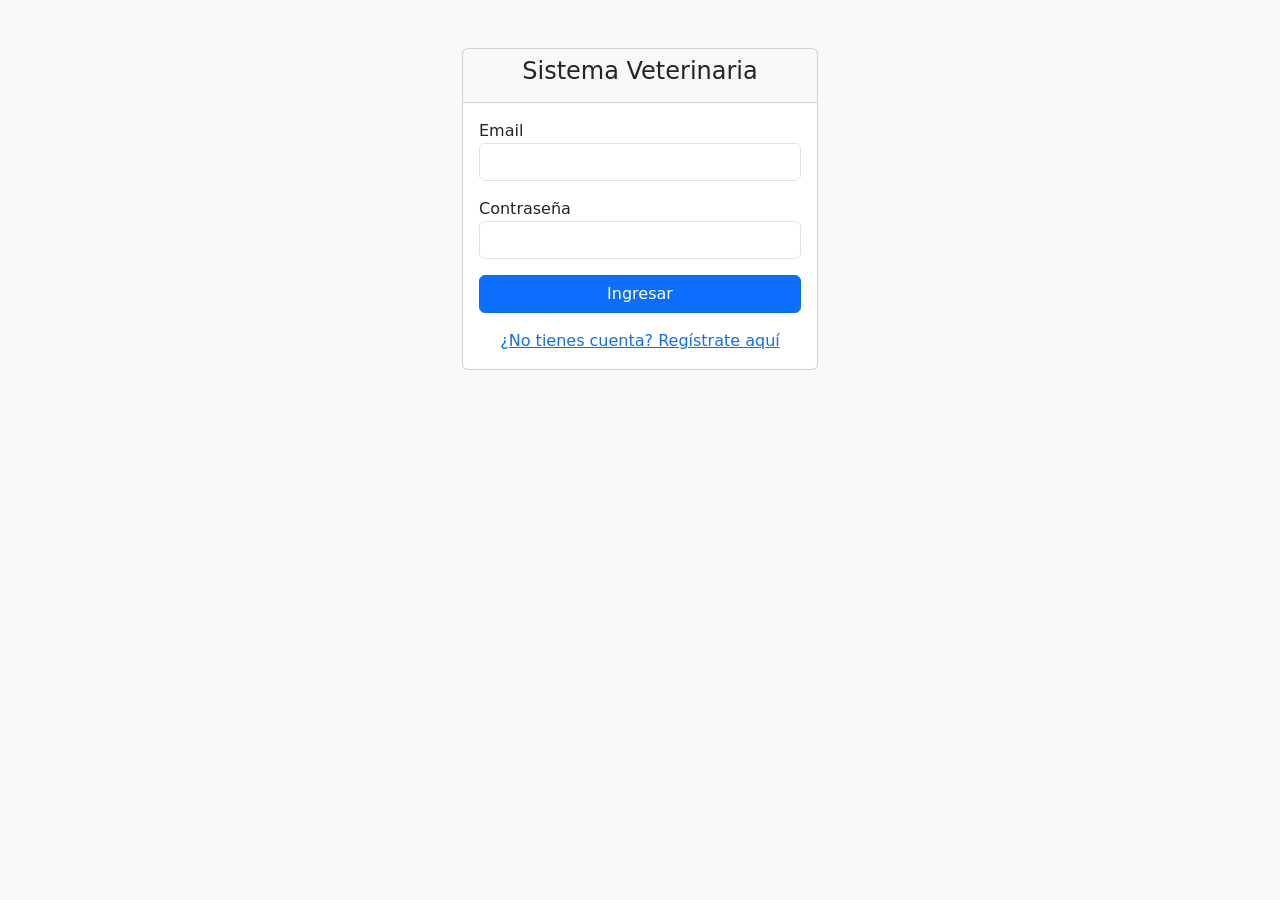
==== src/main/resources/static/admin.html @ be9a4fec "Primer avance 30%: API REST, JWT y Estructuras de Datos" ====
<!DOCTYPE html>
<html lang="es">
<head>
    <meta charset="UTF-8">
    <title>Veterinaria - Administración</title>
    <link href="https://cdn.jsdelivr.net/npm/bootstrap@5.3.2/dist/css/bootstrap.min.css" rel="stylesheet">
</head>
<body>
<nav class="navbar navbar-dark bg-dark">
    <div class="container-fluid">
        <span class="navbar-brand">Panel de Administrador</span>
        <button class="btn btn-outline-light btn-sm" onclick="logout()">Cerrar Sesión</button>
    </div>
</nav>

<div class="container mt-4">
    <ul class="nav nav-tabs" id="myTab" role="tablist">
        <li class="nav-item"><a class="nav-link active" data-bs-toggle="tab" href="#usuarios">Usuarios</a></li>
        <li class="nav-item"><a class="nav-link" data-bs-toggle="tab" href="#citas">Citas en Cola</a></li>
        <li class="nav-item"><a class="nav-link" data-bs-toggle="tab" href="#servicios">Servicios</a></li>
    </ul>

    <div class="tab-content mt-3">
        <!-- Pestaña Usuarios -->
        <div class="tab-pane fade show active" id="usuarios">
            <button class="btn btn-success mb-2" onclick="cargarUsuarios()">Refrescar Lista</button>
            <button class="btn btn-primary mb-2 ms-2" onclick="abrirModalCrear()">+ Nuevo Usuario</button>
            <table class="table table-bordered mt-2">
                <thead class="table-light">
                    <tr><th>ID</th><th>Nombres</th><th>DNI</th><th>Email</th><th>Rol</th><th>Acciones</th></tr>
                </thead>
                <tbody id="tablaUsuarios"></tbody>
            </table>
        </div>

        <!-- Pestaña Citas -->
        <div class="tab-pane fade" id="citas">
            <button class="btn btn-success mb-2" onclick="cargarColaCitas()">Refrescar Cola</button>
            <table class="table table-bordered">
                <thead class="table-light">
                    <tr><th>Fecha</th><th>Hora</th><th>Mascota</th><th>Servicio</th><th>Estado</th></tr>
                </thead>
                <tbody id="tablaCitas"></tbody>
            </table>
        </div>

        <!-- Pestaña Servicios -->
        <div class="tab-pane fade" id="servicios">
            <button class="btn btn-success mb-2" onclick="cargarServicios()">Refrescar Servicios</button>
            <table class="table table-bordered">
                <thead class="table-light">
                    <tr><th>ID</th><th>Nombre</th><th>Precio</th></tr>
                </thead>
                <tbody id="tablaServicios"></tbody>
            </table>
        </div>
    </div>
</div>

<!-- Modal para Crear/Editar Usuario -->
<div class="modal fade" id="usuarioModal" tabindex="-1">
  <div class="modal-dialog">
    <div class="modal-content">
      <div class="modal-header">
        <h5 class="modal-title" id="modalTitle">Usuario</h5>
        <button type="button" class="btn-close" data-bs-dismiss="modal"></button>
      </div>
      <div class="modal-body">
        <form id="usuarioForm">
            <input type="hidden" id="u_id">
            <div class="row mb-2">
                <div class="col"><input type="text" id="u_nombres" class="form-control" placeholder="Nombres" required></div>
                <div class="col"><input type="text" id="u_apellidos" class="form-control" placeholder="Apellidos" required></div>
            </div>
            <div class="mb-2"><input type="text" id="u_dni" class="form-control" placeholder="DNI (8 dígitos)" required></div>
            <div class="mb-2"><input type="email" id="u_email" class="form-control" placeholder="Correo electrónico" required></div>
            <div class="mb-2">
                <input type="text" id="u_telefono" class="form-control" placeholder="Teléfono">
            </div>
            <div class="mb-2">
                <input type="text" id="u_direccion" class="form-control" placeholder="Dirección">
            </div>
            <div class="mb-2">
                <input type="password" id="u_password" class="form-control" placeholder="Contraseña" required>
                <small class="text-muted" id="pwdHelp">Obligatoria al crear o editar.</small>
            </div>
            <div class="mb-3">
                <label>Rol del Sistema:</label>
                <select id="u_rol" class="form-select" required>
                    <option value="1">ADMIN</option>
                    <option value="2">CLIENTE</option>
                    <option value="3">RECEPCIONISTA</option>
                    <option value="4">VETERINARIO</option>
                </select>
            </div>
            <button type="submit" class="btn btn-primary w-100">Guardar Usuario</button>
        </form>
      </div>
    </div>
  </div>
</div>

<script src="https://cdn.jsdelivr.net/npm/bootstrap@5.3.2/dist/js/bootstrap.bundle.min.js"></script>
<script src="js/api.js"></script>
<script>
    if (!localStorage.getItem('token') || localStorage.getItem('rol') !== 'ADMIN') {
        window.location.href = 'index.html';
    }

    let modal;
    document.addEventListener("DOMContentLoaded", function() {
        modal = new bootstrap.Modal(document.getElementById('usuarioModal'));
    });

    // Variable global para guardar la data cruda y facilitar la edición
    let listaUsuarios = [];

    async function cargarUsuarios() {
        listaUsuarios = await api.get('/usuarios');
        let html = '';
        listaUsuarios.forEach(u => {
            html += `<tr>
                <td>${u.idUsuario}</td>
                <td>${u.nombres} ${u.apellidos}</td>
                <td>${u.dni}</td>
                <td>${u.email}</td>
                <td><span class="badge bg-secondary">${u.rol}</span></td>
                <td>
                    <button class="btn btn-warning btn-sm" onclick="abrirModalEditar(${u.idUsuario})">Editar</button>
                    <button class="btn btn-danger btn-sm" onclick="borrarUsuario(${u.idUsuario})">Eliminar</button>
                </td>
            </tr>`;
        });
        document.getElementById('tablaUsuarios').innerHTML = html;
    }

    function abrirModalCrear() {
        document.getElementById('usuarioForm').reset();
        document.getElementById('u_id').value = '';
        document.getElementById('modalTitle').innerText = 'Nuevo Usuario';
        modal.show();
    }

    function abrirModalEditar(id) {
        const user = listaUsuarios.find(u => u.idUsuario === id);
        if(!user) return;
        
        document.getElementById('u_id').value = user.idUsuario;
        document.getElementById('u_nombres').value = user.nombres;
        document.getElementById('u_apellidos').value = user.apellidos;
        document.getElementById('u_dni').value = user.dni;
        document.getElementById('u_email').value = user.email;
        document.getElementById('u_telefono').value = user.telefono || '';
        document.getElementById('u_direccion').value = user.direccion || '';
        document.getElementById('u_password').value = ''; 
        
        // Mapeo básico de roles a ID
        const rolesMap = { 'ADMIN': 1, 'CLIENTE': 2, 'RECEPCIONISTA': 3, 'VETERINARIO': 4 };
        document.getElementById('u_rol').value = rolesMap[user.rol];
        
        document.getElementById('modalTitle').innerText = 'Editar Usuario';
        modal.show();
    }

    document.getElementById('usuarioForm').addEventListener('submit', async (e) => {
        e.preventDefault();
        const id = document.getElementById('u_id').value;
        const payload = {
            nombres: document.getElementById('u_nombres').value,
            apellidos: document.getElementById('u_apellidos').value,
            dni: document.getElementById('u_dni').value,
            email: document.getElementById('u_email').value,
            telefono: document.getElementById('u_telefono').value,
            direccion: document.getElementById('u_direccion').value,
            password: document.getElementById('u_password').value,
            idRol: parseInt(document.getElementById('u_rol').value)
        };

        try {
            if (id) {
                await api.put('/usuarios/' + id, payload); // Actualizar
            } else {
                await api.post('/usuarios', payload); // Crear
            }
            modal.hide();
            cargarUsuarios();
        } catch(err) {
            // Error manejado en api.js
        }
    });

    async function borrarUsuario(id) {
        if(confirm('¿Seguro que deseas eliminar este usuario?')) {
            await api.delete('/usuarios/' + id);
            cargarUsuarios();
        }
    }

    async function cargarColaCitas() {
        const citas = await api.get('/citas/pendientes');
        let html = '';
        citas.forEach(c => {
            html += `<tr><td>${c.fecha}</td><td>${c.hora}</td><td>${c.nombreMascota}</td><td>${c.nombreServicio}</td><td><span class="badge bg-primary">${c.estado}</span></td></tr>`;
        });
        document.getElementById('tablaCitas').innerHTML = html;
    }

    async function cargarServicios() {
        const servicios = await api.get('/servicios');
        let html = '';
        servicios.forEach(s => {
            html += `<tr><td>${s.idServicio}</td><td>${s.nombre}</td><td>S/ ${s.precio}</td></tr>`;
        });
        document.getElementById('tablaServicios').innerHTML = html;
    }

    cargarUsuarios();
</script>
</body>
</html>
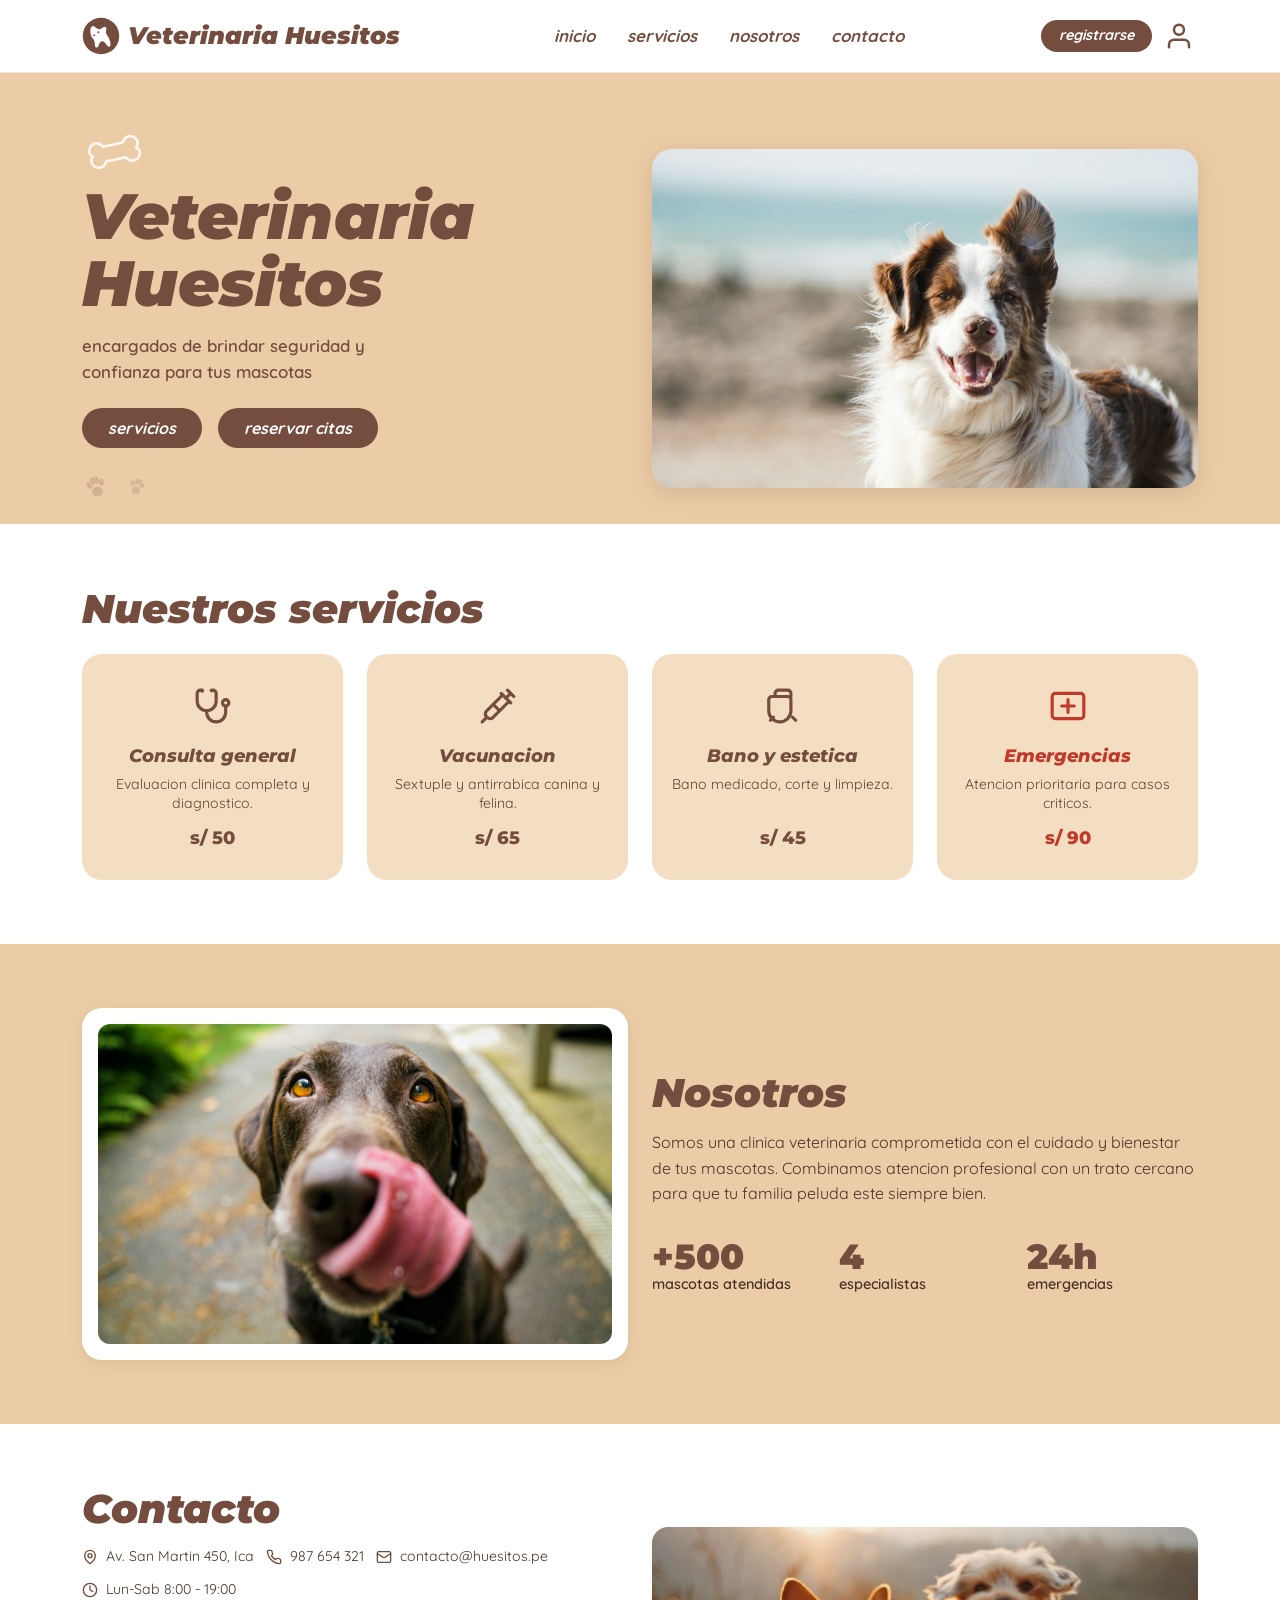
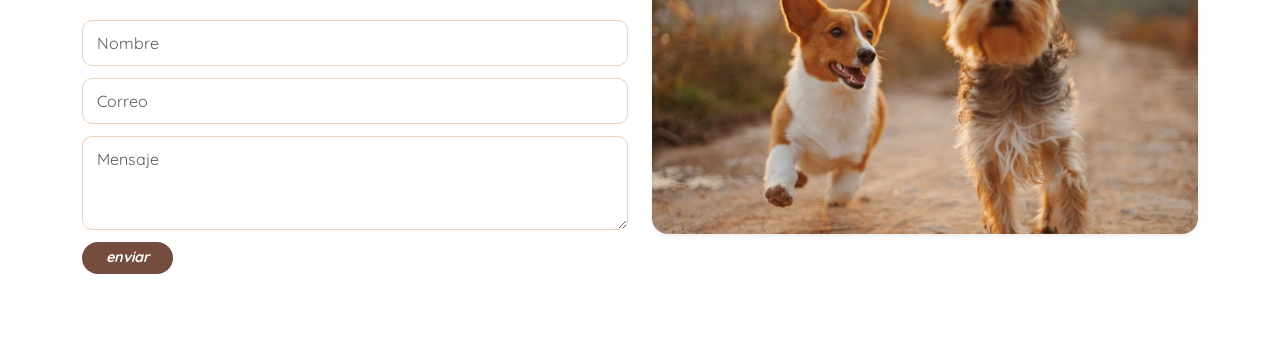
==== commit 05bb99bd: "feat: Avance 2 completo - Algoritmos y Estructuras de Datos" ====
--- a/src/main/resources/static/admin.html
+++ b/src/main/resources/static/admin.html
@@ -2,98 +2,146 @@
 <html lang="es">
 <head>
     <meta charset="UTF-8">
-    <title>Veterinaria - Administración</title>
+    <meta name="viewport" content="width=device-width, initial-scale=1.0">
+    <title>Veterinaria Huesitos - Panel de Administrador</title>
+    <link rel="preconnect" href="https://fonts.googleapis.com">
+    <link rel="preconnect" href="https://fonts.gstatic.com" crossorigin>
+    <link href="https://fonts.googleapis.com/css2?family=Montserrat:ital,wght@1,800;1,900&family=Quicksand:wght@500;600;700&display=swap" rel="stylesheet">
     <link href="https://cdn.jsdelivr.net/npm/bootstrap@5.3.2/dist/css/bootstrap.min.css" rel="stylesheet">
+    <link rel="stylesheet" href="css/admin.css">
 </head>
 <body>
-<nav class="navbar navbar-dark bg-dark">
+<nav class="navbar navbar-expand-lg navbar-panel sticky-top">
     <div class="container-fluid">
-        <span class="navbar-brand">Panel de Administrador</span>
-        <button class="btn btn-outline-light btn-sm" onclick="logout()">Cerrar Sesión</button>
+        <div class="d-flex align-items-center">
+            <svg class="me-2" xmlns="http://www.w3.org/2000/svg" viewBox="0 0 100 100" width="34" height="34">
+                <circle cx="50" cy="50" r="48" fill="#754d3f"/>
+                <path d="M34 26 C31 22 25 24 23 30 C20 38 23 52 30 58 C32 60 34 68 34 76 C34 78 36 80 39 80 C42 80 43 78 44 74 C46 68 49 65 52 64 C56 63 61 66 65 74 C66 76 68 78 71 78 C74 78 75 76 75 72 C75 62 70 54 66 48 C63 43 62 38 64 33 C65 29 62 25 58 26 C54 27 50 32 46 32 C41 32 37 29 34 26 Z" fill="#ffffff"/>
+                <circle cx="43" cy="40" r="2.5" fill="#754d3f"/>
+                <ellipse cx="32" cy="48" rx="3" ry="2" fill="#754d3f"/>
+            </svg>
+            <span class="font-brand fs-5 me-2">Veterinaria Huesitos</span>
+            <span class="brand-badge">ADMINISTRADOR</span>
+        </div>
+        <div class="d-flex align-items-center gap-2 mt-2 mt-lg-0">
+            <a href="index.html" class="btn btn-outline-custom btn-sm">Inicio</a>
+            <a href="recepcionista.html" class="btn btn-outline-custom btn-sm">Vista Recepción</a>
+            <a href="veterinario.html" class="btn btn-outline-custom btn-sm">Vista Médico</a>
+            <button class="btn btn-primary-custom btn-sm ms-2" onclick="logout()">Cerrar Sesión</button>
+        </div>
     </div>
 </nav>
 
-<div class="container mt-4">
-    <ul class="nav nav-tabs" id="myTab" role="tablist">
-        <li class="nav-item"><a class="nav-link active" data-bs-toggle="tab" href="#usuarios">Usuarios</a></li>
-        <li class="nav-item"><a class="nav-link" data-bs-toggle="tab" href="#citas">Citas en Cola</a></li>
-        <li class="nav-item"><a class="nav-link" data-bs-toggle="tab" href="#servicios">Servicios</a></li>
+<div class="container my-4">
+    <ul class="nav nav-pills nav-pills-custom mb-3" id="myTab" role="tablist">
+        <li class="nav-item"><a class="nav-link active" data-bs-toggle="pill" href="#usuarios">Gestión de Usuarios</a></li>
+        <li class="nav-item"><a class="nav-link" data-bs-toggle="pill" href="#citas">Cola de Citas</a></li>
+        <li class="nav-item"><a class="nav-link" data-bs-toggle="pill" href="#servicios">Catálogo de Servicios</a></li>
     </ul>
 
-    <div class="tab-content mt-3">
+    <div class="tab-content">
         <!-- Pestaña Usuarios -->
         <div class="tab-pane fade show active" id="usuarios">
-            <button class="btn btn-success mb-2" onclick="cargarUsuarios()">Refrescar Lista</button>
-            <button class="btn btn-primary mb-2 ms-2" onclick="abrirModalCrear()">+ Nuevo Usuario</button>
-            <table class="table table-bordered mt-2">
-                <thead class="table-light">
-                    <tr><th>ID</th><th>Nombres</th><th>DNI</th><th>Email</th><th>Rol</th><th>Acciones</th></tr>
-                </thead>
-                <tbody id="tablaUsuarios"></tbody>
-            </table>
+            <div class="panel-card">
+                <div class="panel-card-header d-flex flex-wrap justify-content-between align-items-center gap-2">
+                    <h5 class="panel-card-title">Usuarios del Sistema</h5>
+                    <div>
+                        <button class="btn btn-outline-custom btn-sm" onclick="cargarUsuarios()">Refrescar</button>
+                        <button class="btn btn-primary-custom btn-sm ms-2" onclick="abrirModalCrear()">+ Nuevo Usuario</button>
+                    </div>
+                </div>
+                <div class="p-3">
+                    <div class="table-responsive">
+                        <table class="table table-custom table-hover">
+                            <thead>
+                                <tr><th>ID</th><th>Nombres</th><th>DNI</th><th>Email</th><th>Rol</th><th>Acciones</th></tr>
+                            </thead>
+                            <tbody id="tablaUsuarios"></tbody>
+                        </table>
+                    </div>
+                </div>
+            </div>
         </div>
 
         <!-- Pestaña Citas -->
         <div class="tab-pane fade" id="citas">
-            <button class="btn btn-success mb-2" onclick="cargarColaCitas()">Refrescar Cola</button>
-            <table class="table table-bordered">
-                <thead class="table-light">
-                    <tr><th>Fecha</th><th>Hora</th><th>Mascota</th><th>Servicio</th><th>Estado</th></tr>
-                </thead>
-                <tbody id="tablaCitas"></tbody>
-            </table>
+            <div class="panel-card">
+                <div class="panel-card-header d-flex justify-content-between align-items-center">
+                    <h5 class="panel-card-title">Citas en Espera / Programadas</h5>
+                    <button class="btn btn-outline-custom btn-sm" onclick="cargarColaCitas()">Refrescar</button>
+                </div>
+                <div class="p-3">
+                    <div class="table-responsive">
+                        <table class="table table-custom table-hover">
+                            <thead>
+                                <tr><th>Fecha</th><th>Hora</th><th>Mascota</th><th>Servicio</th><th>Estado</th></tr>
+                            </thead>
+                            <tbody id="tablaCitas"></tbody>
+                        </table>
+                    </div>
+                </div>
+            </div>
         </div>
 
         <!-- Pestaña Servicios -->
         <div class="tab-pane fade" id="servicios">
-            <button class="btn btn-success mb-2" onclick="cargarServicios()">Refrescar Servicios</button>
-            <table class="table table-bordered">
-                <thead class="table-light">
-                    <tr><th>ID</th><th>Nombre</th><th>Precio</th></tr>
-                </thead>
-                <tbody id="tablaServicios"></tbody>
-            </table>
+            <div class="panel-card">
+                <div class="panel-card-header d-flex justify-content-between align-items-center">
+                    <h5 class="panel-card-title">Servicios Veterinarios</h5>
+                    <button class="btn btn-outline-custom btn-sm" onclick="cargarServicios()">Refrescar</button>
+                </div>
+                <div class="p-3">
+                    <div class="table-responsive">
+                        <table class="table table-custom table-hover">
+                            <thead>
+                                <tr><th>ID</th><th>Nombre del Servicio</th><th>Precio</th></tr>
+                            </thead>
+                            <tbody id="tablaServicios"></tbody>
+                        </table>
+                    </div>
+                </div>
+            </div>
         </div>
     </div>
 </div>
 
 <!-- Modal para Crear/Editar Usuario -->
 <div class="modal fade" id="usuarioModal" tabindex="-1">
-  <div class="modal-dialog">
-    <div class="modal-content">
-      <div class="modal-header">
+  <div class="modal-dialog modal-dialog-centered">
+    <div class="modal-content modal-content-custom">
+      <div class="modal-header modal-header-custom">
         <h5 class="modal-title" id="modalTitle">Usuario</h5>
         <button type="button" class="btn-close" data-bs-dismiss="modal"></button>
       </div>
-      <div class="modal-body">
+      <div class="modal-body p-4">
         <form id="usuarioForm">
             <input type="hidden" id="u_id">
-            <div class="row mb-2">
-                <div class="col"><input type="text" id="u_nombres" class="form-control" placeholder="Nombres" required></div>
-                <div class="col"><input type="text" id="u_apellidos" class="form-control" placeholder="Apellidos" required></div>
-            </div>
-            <div class="mb-2"><input type="text" id="u_dni" class="form-control" placeholder="DNI (8 dígitos)" required></div>
-            <div class="mb-2"><input type="email" id="u_email" class="form-control" placeholder="Correo electrónico" required></div>
+            <div class="row g-2 mb-2">
+                <div class="col"><input type="text" id="u_nombres" class="form-control form-control-panel" placeholder="Nombres" required></div>
+                <div class="col"><input type="text" id="u_apellidos" class="form-control form-control-panel" placeholder="Apellidos" required></div>
+            </div>
+            <div class="mb-2"><input type="text" id="u_dni" class="form-control form-control-panel" placeholder="DNI (8 dígitos)" maxlength="8" pattern="\d{8}" inputmode="numeric" oninput="this.value = this.value.replace(/\D/g, '').slice(0, 8)" required></div>
+            <div class="mb-2"><input type="email" id="u_email" class="form-control form-control-panel" placeholder="Correo electrónico" required></div>
             <div class="mb-2">
-                <input type="text" id="u_telefono" class="form-control" placeholder="Teléfono">
+                <input type="tel" id="u_telefono" class="form-control form-control-panel" placeholder="Celular (9 dígitos, ej: 919430986)" maxlength="9" pattern="\d{9}" inputmode="numeric" oninput="this.value = this.value.replace(/\D/g, '').slice(0, 9)">
             </div>
             <div class="mb-2">
-                <input type="text" id="u_direccion" class="form-control" placeholder="Dirección">
+                <input type="text" id="u_direccion" class="form-control form-control-panel" placeholder="Dirección">
             </div>
             <div class="mb-2">
-                <input type="password" id="u_password" class="form-control" placeholder="Contraseña" required>
-                <small class="text-muted" id="pwdHelp">Obligatoria al crear o editar.</small>
+                <input type="password" id="u_password" class="form-control form-control-panel" placeholder="Contraseña">
+                <small class="text-muted" id="pwdHelp">Obligatoria al crear un usuario nuevo.</small>
             </div>
             <div class="mb-3">
-                <label>Rol del Sistema:</label>
-                <select id="u_rol" class="form-select" required>
+                <label class="form-label small fw-bold">Rol del Sistema:</label>
+                <select id="u_rol" class="form-select form-select-panel" required>
                     <option value="1">ADMIN</option>
                     <option value="2">CLIENTE</option>
                     <option value="3">RECEPCIONISTA</option>
                     <option value="4">VETERINARIO</option>
                 </select>
             </div>
-            <button type="submit" class="btn btn-primary w-100">Guardar Usuario</button>
+            <button type="submit" class="btn btn-primary-custom w-100 py-2">Guardar Usuario</button>
         </form>
       </div>
     </div>
@@ -112,7 +160,6 @@
         modal = new bootstrap.Modal(document.getElementById('usuarioModal'));
     });
 
-    // Variable global para guardar la data cruda y facilitar la edición
     let listaUsuarios = [];
 
     async function cargarUsuarios() {
@@ -120,14 +167,14 @@
         let html = '';
         listaUsuarios.forEach(u => {
             html += `<tr>
-                <td>${u.idUsuario}</td>
+                <td class="fw-bold">${u.idUsuario}</td>
                 <td>${u.nombres} ${u.apellidos}</td>
                 <td>${u.dni}</td>
                 <td>${u.email}</td>
-                <td><span class="badge bg-secondary">${u.rol}</span></td>
+                <td><span class="badge-status badge-programada">${u.rol}</span></td>
                 <td>
-                    <button class="btn btn-warning btn-sm" onclick="abrirModalEditar(${u.idUsuario})">Editar</button>
-                    <button class="btn btn-danger btn-sm" onclick="borrarUsuario(${u.idUsuario})">Eliminar</button>
+                    <button class="btn btn-outline-custom btn-sm py-1 px-2 me-1" onclick="abrirModalEditar(${u.idUsuario})">Editar</button>
+                    <button class="btn btn-danger btn-sm py-1 px-2 rounded-pill" onclick="borrarUsuario(${u.idUsuario})">Eliminar</button>
                 </td>
             </tr>`;
         });
@@ -137,6 +184,7 @@
     function abrirModalCrear() {
         document.getElementById('usuarioForm').reset();
         document.getElementById('u_id').value = '';
+        document.getElementById('u_password').setAttribute('required', 'required');
         document.getElementById('modalTitle').innerText = 'Nuevo Usuario';
         modal.show();
     }
@@ -153,8 +201,8 @@
         document.getElementById('u_telefono').value = user.telefono || '';
         document.getElementById('u_direccion').value = user.direccion || '';
         document.getElementById('u_password').value = ''; 
+        document.getElementById('u_password').removeAttribute('required');
         
-        // Mapeo básico de roles a ID
         const rolesMap = { 'ADMIN': 1, 'CLIENTE': 2, 'RECEPCIONISTA': 3, 'VETERINARIO': 4 };
         document.getElementById('u_rol').value = rolesMap[user.rol];
         
@@ -178,14 +226,13 @@
 
         try {
             if (id) {
-                await api.put('/usuarios/' + id, payload); // Actualizar
+                await api.put('/usuarios/' + id, payload);
             } else {
-                await api.post('/usuarios', payload); // Crear
+                await api.post('/usuarios', payload);
             }
             modal.hide();
             cargarUsuarios();
         } catch(err) {
-            // Error manejado en api.js
         }
     });
 
@@ -200,7 +247,8 @@
         const citas = await api.get('/citas/pendientes');
         let html = '';
         citas.forEach(c => {
-            html += `<tr><td>${c.fecha}</td><td>${c.hora}</td><td>${c.nombreMascota}</td><td>${c.nombreServicio}</td><td><span class="badge bg-primary">${c.estado}</span></td></tr>`;
+            const badgeClass = c.estado === 'ATENDIDA' ? 'badge-atendida' : (c.estado === 'CANCELADA' ? 'badge-cancelada' : 'badge-programada');
+            html += `<tr><td>${c.fecha}</td><td>${c.hora}</td><td class="fw-bold">${c.nombreMascota}</td><td>${c.nombreServicio}</td><td><span class="badge-status ${badgeClass}">${c.estado}</span></td></tr>`;
         });
         document.getElementById('tablaCitas').innerHTML = html;
     }
@@ -209,7 +257,7 @@
         const servicios = await api.get('/servicios');
         let html = '';
         servicios.forEach(s => {
-            html += `<tr><td>${s.idServicio}</td><td>${s.nombre}</td><td>S/ ${s.precio}</td></tr>`;
+            html += `<tr><td>${s.idServicio}</td><td class="fw-bold">${s.nombre}</td><td>S/ ${s.precio}</td></tr>`;
         });
         document.getElementById('tablaServicios').innerHTML = html;
     }
--- a/src/main/resources/static/css/admin.css
+++ b/src/main/resources/static/css/admin.css
@@ -0,0 +1,216 @@
+:root {
+    --color-primario: #754d3f;
+    --color-primario-hover: #5d3a2f;
+    --color-primario-light: #f5ebe1;
+    --color-fondo: #fcf8f5;
+    --color-fondo-card: #ffffff;
+    --color-texto: #33251e;
+    --color-texto-muted: #7d6b62;
+    --color-borde: #ebd8c8;
+    --color-acento: #ebcca6;
+}
+
+body {
+    background-color: var(--color-fondo);
+    color: var(--color-texto);
+    font-family: 'Quicksand', system-ui, -apple-system, sans-serif;
+    min-height: 100vh;
+}
+
+/* Tipografias */
+.font-brand {
+    font-family: 'Montserrat', sans-serif;
+    font-weight: 800;
+    font-style: italic;
+    color: var(--color-primario);
+}
+
+/* Navbar */
+.navbar-panel {
+    background-color: #ffffff;
+    border-bottom: 1px solid var(--color-borde);
+    box-shadow: 0 2px 10px rgba(117, 77, 63, 0.06);
+    padding: 0.85rem 1.5rem;
+}
+
+.brand-badge {
+    background-color: var(--color-primario-light);
+    color: var(--color-primario);
+    font-size: 0.78rem;
+    font-weight: 700;
+    padding: 4px 10px;
+    border-radius: 20px;
+    letter-spacing: 0.5px;
+}
+
+/* Tabs estilo Pildora */
+.nav-pills-custom .nav-link,
+.nav-tabs-custom .nav-link {
+    color: var(--color-texto-muted);
+    font-weight: 700;
+    font-size: 0.95rem;
+    border-radius: 50px;
+    padding: 8px 20px;
+    margin-right: 8px;
+    margin-bottom: 8px;
+    border: 1px solid transparent;
+    transition: all 0.25s ease;
+    background: transparent;
+}
+
+.nav-pills-custom .nav-link:hover,
+.nav-tabs-custom .nav-link:hover {
+    color: var(--color-primario);
+    background-color: var(--color-primario-light);
+}
+
+.nav-pills-custom .nav-link.active,
+.nav-tabs-custom .nav-link.active {
+    background-color: var(--color-primario) !important;
+    color: #ffffff !important;
+    box-shadow: 0 4px 12px rgba(117, 77, 63, 0.25);
+}
+
+/* Tarjetas y Contenedores */
+.panel-card {
+    background-color: var(--color-fondo-card);
+    border-radius: 18px;
+    border: 1px solid var(--color-borde);
+    box-shadow: 0 4px 20px rgba(117, 77, 63, 0.05);
+    overflow: hidden;
+    transition: transform 0.2s ease, box-shadow 0.2s ease;
+}
+
+.panel-card-header {
+    background-color: #ffffff;
+    border-bottom: 1px solid var(--color-borde);
+    padding: 1.25rem 1.5rem;
+}
+
+.panel-card-title {
+    font-family: 'Montserrat', sans-serif;
+    font-weight: 800;
+    color: var(--color-primario);
+    font-size: 1.15rem;
+    margin: 0;
+}
+
+/* Botones con estilo propio */
+.btn-primary-custom {
+    background-color: var(--color-primario);
+    border-color: var(--color-primario);
+    color: #ffffff;
+    border-radius: 50px;
+    font-weight: 700;
+    font-size: 0.88rem;
+    padding: 6px 20px;
+    transition: all 0.2s ease;
+}
+
+.btn-primary-custom:hover {
+    background-color: var(--color-primario-hover);
+    border-color: var(--color-primario-hover);
+    color: #ffffff;
+    transform: translateY(-2px);
+    box-shadow: 0 4px 12px rgba(117, 77, 63, 0.25);
+}
+
+.btn-outline-custom {
+    border: 1px solid var(--color-primario);
+    color: var(--color-primario);
+    border-radius: 50px;
+    font-weight: 700;
+    font-size: 0.88rem;
+    padding: 5px 18px;
+    transition: all 0.2s ease;
+}
+
+.btn-outline-custom:hover {
+    background-color: var(--color-primario);
+    color: #ffffff;
+}
+
+/* Tablas */
+.table-custom {
+    vertical-align: middle;
+}
+
+.table-custom thead th {
+    background-color: var(--color-primario-light);
+    color: var(--color-primario);
+    font-family: 'Montserrat', sans-serif;
+    font-weight: 700;
+    font-size: 0.82rem;
+    text-transform: uppercase;
+    letter-spacing: 0.5px;
+    border-bottom: none;
+    padding: 12px 14px;
+}
+
+.table-custom tbody tr:hover {
+    background-color: #faf4ef;
+}
+
+.table-custom td {
+    padding: 12px 14px;
+    color: var(--color-texto);
+    border-color: var(--color-borde);
+}
+
+/* Badges personalizados */
+.badge-status {
+    padding: 6px 12px;
+    border-radius: 30px;
+    font-size: 0.78rem;
+    font-weight: 700;
+}
+
+.badge-programada {
+    background-color: #fef3c7;
+    color: #92400e;
+}
+
+.badge-atendida {
+    background-color: #d1fae5;
+    color: #065f46;
+}
+
+.badge-cancelada {
+    background-color: #fee2e2;
+    color: #991b1b;
+}
+
+/* Modales */
+.modal-content-custom {
+    border-radius: 22px;
+    border: 1px solid var(--color-borde);
+    box-shadow: 0 10px 40px rgba(117, 77, 63, 0.2);
+    overflow: hidden;
+}
+
+.modal-header-custom {
+    background-color: var(--color-primario-light);
+    border-bottom: 1px solid var(--color-borde);
+    padding: 1.25rem 1.5rem;
+}
+
+.modal-header-custom .modal-title {
+    font-family: 'Montserrat', sans-serif;
+    font-weight: 800;
+    color: var(--color-primario);
+}
+
+/* Formularios */
+.form-control-panel,
+.form-select-panel {
+    border-radius: 10px;
+    border: 1px solid var(--color-borde);
+    padding: 8px 14px;
+    font-family: 'Quicksand', sans-serif;
+}
+
+.form-control-panel:focus,
+.form-select-panel:focus {
+    border-color: var(--color-primario);
+    box-shadow: 0 0 0 0.2rem rgba(117, 77, 63, 0.15);
+}
